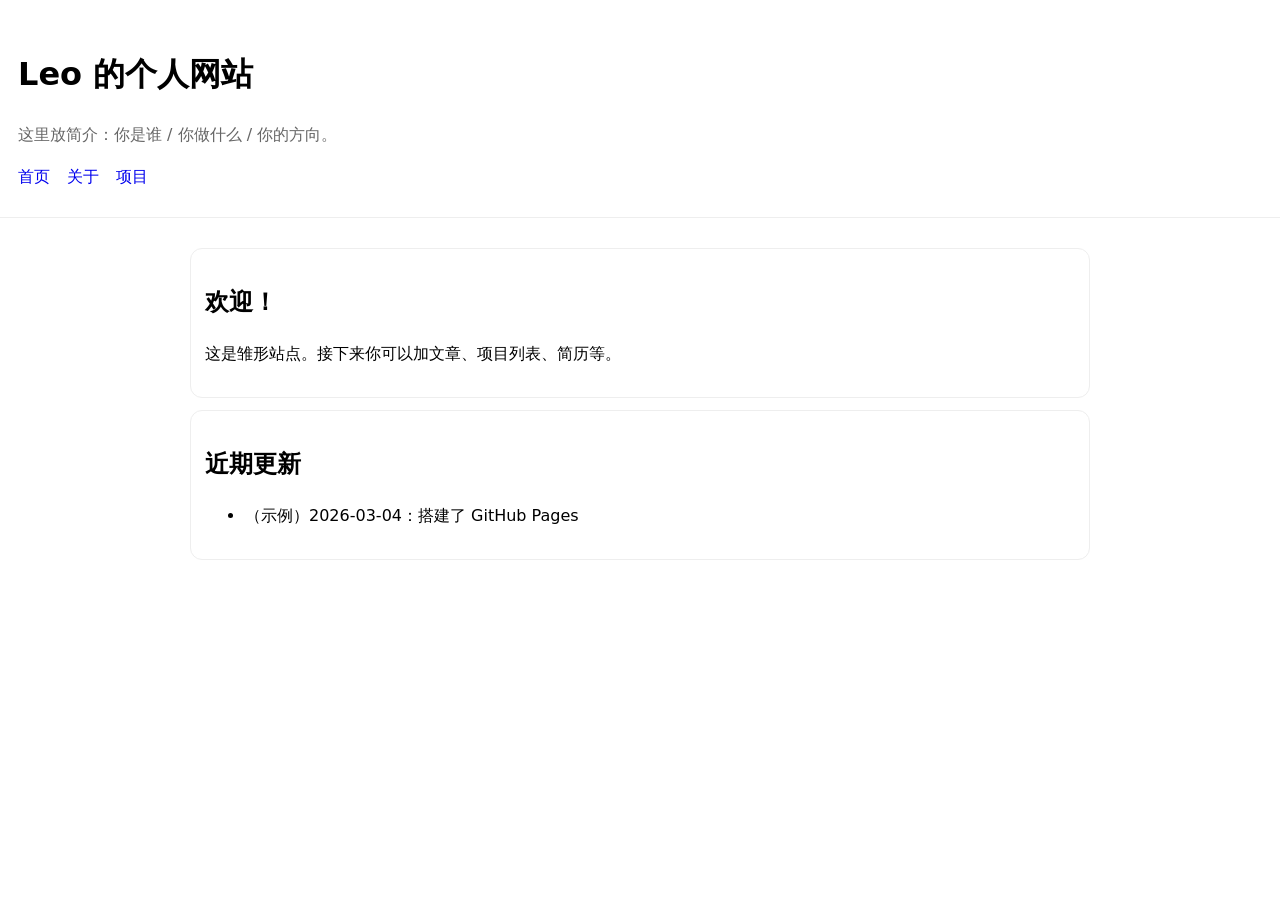
==== index.html @ 8a9beed0 "init" ====
<!doctype html>
<html lang="zh-CN">
<head>
  <meta charset="utf-8" />
  <meta name="viewport" content="width=device-width, initial-scale=1" />
  <title>Leo 的个人网站</title>
  <style>
    body { font-family: system-ui, -apple-system, Segoe UI, Roboto, Arial; margin: 0; line-height: 1.6; }
    header { padding: 28px 18px; border-bottom: 1px solid #eee; }
    main { max-width: 900px; margin: 0 auto; padding: 18px; }
    nav a { margin-right: 12px; text-decoration: none; }
    .card { border: 1px solid #eee; border-radius: 12px; padding: 14px; margin: 12px 0; }
    .muted { color: #666; }
  </style>
</head>
<body>
  <header>
    <h1>Leo 的个人网站</h1>
    <p class="muted">这里放简介：你是谁 / 你做什么 / 你的方向。</p>
    <nav>
      <a href="./">首页</a>
      <a href="./about.html">关于</a>
      <a href="./projects.html">项目</a>
    </nav>
  </header>

  <main>
    <div class="card">
      <h2>欢迎！</h2>
      <p>这是雏形站点。接下来你可以加文章、项目列表、简历等。</p>
    </div>

    <div class="card">
      <h2>近期更新</h2>
      <ul>
        <li>（示例）2026-03-04：搭建了 GitHub Pages</li>
      </ul>
    </div>
  </main>
</body>
</html>
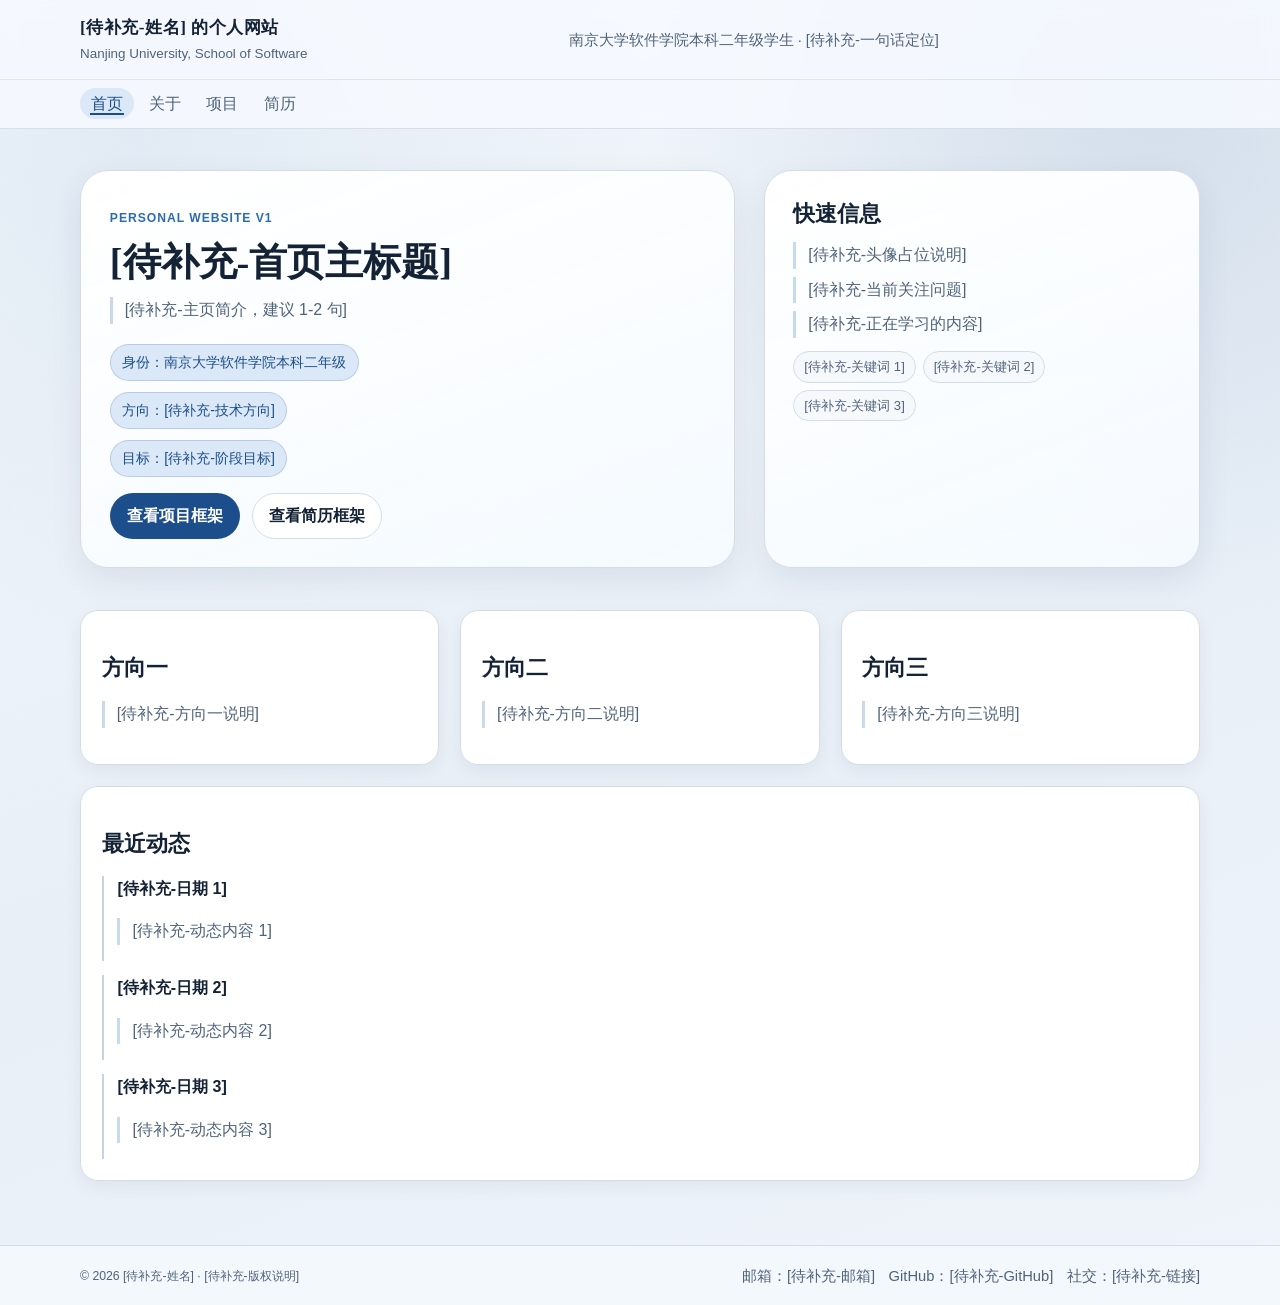
==== commit 0fa4e7bd: "3/4 11:15" ====
--- a/index.html
+++ b/index.html
@@ -3,39 +3,110 @@
 <head>
   <meta charset="utf-8" />
   <meta name="viewport" content="width=device-width, initial-scale=1" />
-  <title>Leo 的个人网站</title>
-  <style>
-    body { font-family: system-ui, -apple-system, Segoe UI, Roboto, Arial; margin: 0; line-height: 1.6; }
-    header { padding: 28px 18px; border-bottom: 1px solid #eee; }
-    main { max-width: 900px; margin: 0 auto; padding: 18px; }
-    nav a { margin-right: 12px; text-decoration: none; }
-    .card { border: 1px solid #eee; border-radius: 12px; padding: 14px; margin: 12px 0; }
-    .muted { color: #666; }
-  </style>
+  <meta name="description" content="南京大学软件学院本科二年级学生个人网站框架" />
+  <title>首页 | 个人网站框架</title>
+  <link rel="stylesheet" href="assets/css/styles.css" />
+  <script defer src="assets/js/main.js"></script>
 </head>
-<body>
-  <header>
-    <h1>Leo 的个人网站</h1>
-    <p class="muted">这里放简介：你是谁 / 你做什么 / 你的方向。</p>
-    <nav>
-      <a href="./">首页</a>
-      <a href="./about.html">关于</a>
-      <a href="./projects.html">项目</a>
+<body data-page="home">
+  <a class="skip-link" href="#main-content">跳转到主要内容</a>
+
+  <header class="site-header">
+    <div class="container header-inner">
+      <a class="brand" href="./index.html">
+        <strong class="brand-title">[待补充-姓名] 的个人网站</strong>
+        <span class="brand-subtitle">Nanjing University, School of Software</span>
+      </a>
+      <p class="identity-line">南京大学软件学院本科二年级学生 · [待补充-一句话定位]</p>
+      <button class="nav-toggle" aria-expanded="false" aria-controls="primary-nav" type="button">菜单</button>
+    </div>
+    <nav class="site-nav" id="primary-nav" aria-label="主导航">
+      <div class="container">
+        <ul>
+          <li><a href="./index.html" data-page="home" aria-current="page">首页</a></li>
+          <li><a href="./about.html" data-page="about">关于</a></li>
+          <li><a href="./projects.html" data-page="projects">项目</a></li>
+          <li><a href="./resume.html" data-page="resume">简历</a></li>
+        </ul>
+      </div>
     </nav>
   </header>
 
-  <main>
-    <div class="card">
-      <h2>欢迎！</h2>
-      <p>这是雏形站点。接下来你可以加文章、项目列表、简历等。</p>
-    </div>
+  <main id="main-content" class="main-content">
+    <div class="container">
+      <section class="hero">
+        <article class="panel reveal">
+          <p class="eyebrow">Personal Website V1</p>
+          <h1>[待补充-首页主标题]</h1>
+          <p class="placeholder">[待补充-主页简介，建议 1-2 句]</p>
+          <div class="hero-meta">
+            <span class="meta-chip">身份：南京大学软件学院本科二年级</span>
+            <span class="meta-chip">方向：[待补充-技术方向]</span>
+            <span class="meta-chip">目标：[待补充-阶段目标]</span>
+          </div>
+          <div class="cta-row">
+            <a class="btn btn-primary" href="./projects.html">查看项目框架</a>
+            <a class="btn btn-secondary" href="./resume.html">查看简历框架</a>
+          </div>
+        </article>
 
-    <div class="card">
-      <h2>近期更新</h2>
-      <ul>
-        <li>（示例）2026-03-04：搭建了 GitHub Pages</li>
-      </ul>
+        <aside class="panel reveal" aria-label="快速信息">
+          <h2 class="section-title">快速信息</h2>
+          <p class="placeholder">[待补充-头像占位说明]</p>
+          <p class="placeholder">[待补充-当前关注问题]</p>
+          <p class="placeholder">[待补充-正在学习的内容]</p>
+          <div class="pill-row">
+            <span class="pill">[待补充-关键词 1]</span>
+            <span class="pill">[待补充-关键词 2]</span>
+            <span class="pill">[待补充-关键词 3]</span>
+          </div>
+        </aside>
+      </section>
+
+      <section class="grid-12" aria-label="方向概览">
+        <article class="card span-4 reveal">
+          <h2 class="section-title">方向一</h2>
+          <p class="placeholder">[待补充-方向一说明]</p>
+        </article>
+        <article class="card span-4 reveal">
+          <h2 class="section-title">方向二</h2>
+          <p class="placeholder">[待补充-方向二说明]</p>
+        </article>
+        <article class="card span-4 reveal">
+          <h2 class="section-title">方向三</h2>
+          <p class="placeholder">[待补充-方向三说明]</p>
+        </article>
+      </section>
+
+      <section class="card reveal mt-3" aria-label="最近动态">
+        <h2 class="section-title">最近动态</h2>
+        <ul class="timeline">
+          <li>
+            <strong>[待补充-日期 1]</strong>
+            <p class="placeholder">[待补充-动态内容 1]</p>
+          </li>
+          <li>
+            <strong>[待补充-日期 2]</strong>
+            <p class="placeholder">[待补充-动态内容 2]</p>
+          </li>
+          <li>
+            <strong>[待补充-日期 3]</strong>
+            <p class="placeholder">[待补充-动态内容 3]</p>
+          </li>
+        </ul>
+      </section>
     </div>
   </main>
+
+  <footer class="site-footer">
+    <div class="container footer-inner">
+      <small>© 2026 [待补充-姓名] · [待补充-版权说明]</small>
+      <div class="footer-links" aria-label="联系链接">
+        <a href="#">邮箱：[待补充-邮箱]</a>
+        <a href="#">GitHub：[待补充-GitHub]</a>
+        <a href="#">社交：[待补充-链接]</a>
+      </div>
+    </div>
+  </footer>
 </body>
-</html>+</html>
--- a/assets/css/styles.css
+++ b/assets/css/styles.css
@@ -0,0 +1,563 @@
+:root {
+  --font-heading: "Source Han Serif SC", "Noto Serif SC", "STSong", serif;
+  --font-body: "Source Han Sans SC", "Noto Sans SC", "PingFang SC", "Hiragino Sans GB", "Microsoft YaHei", sans-serif;
+
+  --color-bg: #eef3f8;
+  --color-surface: #ffffff;
+  --color-surface-alt: #f6f9fc;
+  --color-line: #d3dce7;
+  --color-text: #142235;
+  --color-muted: #4f637b;
+  --color-primary: #1c4e8b;
+  --color-primary-soft: #dbe8f8;
+  --color-accent: #2b6cb0;
+  --color-focus: #0f6ad6;
+
+  --radius-sm: 10px;
+  --radius-md: 18px;
+  --radius-lg: 28px;
+
+  --space-1: 0.5rem;
+  --space-2: 0.9rem;
+  --space-3: 1.3rem;
+  --space-4: 1.8rem;
+  --space-5: 2.6rem;
+  --space-6: 4rem;
+
+  --shadow-card: 0 12px 32px rgba(13, 40, 75, 0.08);
+  --shadow-soft: 0 6px 18px rgba(13, 40, 75, 0.06);
+  --duration-fast: 180ms;
+  --duration-mid: 260ms;
+}
+
+* {
+  box-sizing: border-box;
+}
+
+html,
+body {
+  margin: 0;
+  padding: 0;
+}
+
+body {
+  font-family: var(--font-body);
+  color: var(--color-text);
+  background:
+    radial-gradient(circle at 10% 10%, rgba(43, 108, 176, 0.08), transparent 32%),
+    radial-gradient(circle at 90% 8%, rgba(28, 78, 139, 0.12), transparent 30%),
+    linear-gradient(160deg, #f3f7fb 0%, #e8eff7 55%, #eff4fa 100%);
+  line-height: 1.65;
+}
+
+img {
+  max-width: 100%;
+  display: block;
+}
+
+a {
+  color: inherit;
+}
+
+.skip-link {
+  position: absolute;
+  left: -9999px;
+  top: var(--space-2);
+  background: var(--color-surface);
+  border: 2px solid var(--color-focus);
+  padding: var(--space-1) var(--space-2);
+  border-radius: var(--radius-sm);
+  z-index: 99;
+}
+
+.skip-link:focus-visible {
+  left: var(--space-2);
+}
+
+.container {
+  width: min(1120px, calc(100% - 2rem));
+  margin: 0 auto;
+}
+
+.site-header {
+  position: sticky;
+  top: 0;
+  z-index: 20;
+  border-bottom: 1px solid rgba(211, 220, 231, 0.9);
+  backdrop-filter: blur(8px);
+  background: rgba(246, 250, 255, 0.88);
+}
+
+.header-inner {
+  display: grid;
+  grid-template-columns: auto 1fr auto;
+  align-items: center;
+  gap: var(--space-3);
+  padding: 0.9rem 0;
+}
+
+.brand {
+  display: inline-flex;
+  flex-direction: column;
+  text-decoration: none;
+  min-width: 11rem;
+}
+
+.brand-title {
+  margin: 0;
+  font-family: var(--font-heading);
+  font-size: 1.08rem;
+  letter-spacing: 0.03em;
+}
+
+.brand-subtitle {
+  color: var(--color-muted);
+  font-size: 0.84rem;
+}
+
+.identity-line {
+  margin: 0;
+  color: var(--color-muted);
+  font-size: 0.92rem;
+  justify-self: center;
+}
+
+.nav-toggle {
+  display: none;
+  border: 1px solid var(--color-line);
+  background: var(--color-surface);
+  color: var(--color-text);
+  border-radius: var(--radius-sm);
+  padding: 0.35rem 0.7rem;
+  font: inherit;
+  cursor: pointer;
+}
+
+.site-nav {
+  border-top: 1px solid rgba(211, 220, 231, 0.68);
+}
+
+.site-nav ul {
+  margin: 0;
+  padding: 0.65rem 0;
+  list-style: none;
+  display: flex;
+  gap: 0.2rem;
+  overflow-x: auto;
+}
+
+.site-nav a {
+  text-decoration: none;
+  color: var(--color-muted);
+  position: relative;
+  padding: 0.45rem 0.7rem;
+  border-radius: 999px;
+  transition: color var(--duration-fast) ease, background-color var(--duration-fast) ease;
+}
+
+.site-nav a::after {
+  content: "";
+  position: absolute;
+  left: 0.65rem;
+  right: 0.65rem;
+  bottom: 0.24rem;
+  height: 2px;
+  background: var(--color-primary);
+  transform: scaleX(0);
+  transform-origin: center;
+  transition: transform var(--duration-mid) ease;
+}
+
+.site-nav a:hover {
+  color: var(--color-primary);
+  background: var(--color-primary-soft);
+}
+
+.site-nav a[aria-current="page"] {
+  color: var(--color-primary);
+  background: var(--color-primary-soft);
+}
+
+.site-nav a[aria-current="page"]::after,
+.site-nav a:hover::after {
+  transform: scaleX(1);
+}
+
+.main-content {
+  padding: var(--space-5) 0 var(--space-6);
+}
+
+.hero {
+  display: grid;
+  grid-template-columns: 1.2fr 0.8fr;
+  gap: var(--space-4);
+  align-items: stretch;
+  margin-bottom: var(--space-5);
+}
+
+.panel {
+  background: linear-gradient(160deg, rgba(255, 255, 255, 0.98), rgba(245, 250, 255, 0.95));
+  border: 1px solid var(--color-line);
+  border-radius: var(--radius-lg);
+  box-shadow: var(--shadow-card);
+  padding: var(--space-4);
+}
+
+.panel h1,
+.panel h2,
+.panel h3 {
+  font-family: var(--font-heading);
+  margin-top: 0;
+  line-height: 1.3;
+}
+
+.eyebrow {
+  color: var(--color-accent);
+  font-weight: 700;
+  letter-spacing: 0.08em;
+  text-transform: uppercase;
+  font-size: 0.76rem;
+}
+
+.hero h1 {
+  font-size: clamp(1.8rem, 3vw, 2.7rem);
+  margin: 0.6rem 0;
+}
+
+.hero p {
+  margin: 0.5rem 0;
+}
+
+.hero-meta {
+  display: grid;
+  gap: 0.7rem;
+  margin-top: var(--space-3);
+}
+
+.meta-chip {
+  display: inline-flex;
+  align-items: center;
+  gap: 0.4rem;
+  background: var(--color-primary-soft);
+  color: var(--color-primary);
+  border: 1px solid rgba(28, 78, 139, 0.18);
+  border-radius: 999px;
+  padding: 0.36rem 0.72rem;
+  width: fit-content;
+  font-size: 0.88rem;
+}
+
+.grid-12 {
+  display: grid;
+  grid-template-columns: repeat(12, minmax(0, 1fr));
+  gap: var(--space-3);
+}
+
+.span-4 {
+  grid-column: span 4;
+}
+
+.span-6 {
+  grid-column: span 6;
+}
+
+.span-8 {
+  grid-column: span 8;
+}
+
+.span-12 {
+  grid-column: span 12;
+}
+
+.card {
+  background: var(--color-surface);
+  border: 1px solid var(--color-line);
+  border-radius: var(--radius-md);
+  box-shadow: var(--shadow-soft);
+  padding: var(--space-3);
+  transition: transform var(--duration-fast) ease, box-shadow var(--duration-fast) ease;
+}
+
+.card:hover {
+  transform: translateY(-3px);
+  box-shadow: 0 16px 28px rgba(16, 51, 91, 0.12);
+}
+
+.muted {
+  color: var(--color-muted);
+}
+
+.placeholder {
+  color: var(--color-muted);
+  border-left: 3px solid rgba(43, 108, 176, 0.25);
+  padding-left: 0.75rem;
+}
+
+.section-title {
+  margin-bottom: var(--space-2);
+  font-size: 1.35rem;
+}
+
+.mt-3 {
+  margin-top: var(--space-3);
+}
+
+.timeline {
+  margin: 0;
+  padding: 0;
+  list-style: none;
+  display: grid;
+  gap: var(--space-2);
+}
+
+.timeline li {
+  border-left: 2px solid rgba(28, 78, 139, 0.25);
+  padding-left: 0.85rem;
+}
+
+.pill-row {
+  display: flex;
+  flex-wrap: wrap;
+  gap: 0.45rem;
+  margin-top: 0.85rem;
+}
+
+.pill {
+  border: 1px solid var(--color-line);
+  background: var(--color-surface-alt);
+  border-radius: 999px;
+  padding: 0.24rem 0.62rem;
+  font-size: 0.82rem;
+  color: var(--color-muted);
+}
+
+.filter-bar {
+  display: flex;
+  flex-wrap: wrap;
+  gap: 0.55rem;
+  margin-bottom: var(--space-3);
+}
+
+.filter-btn {
+  border: 1px solid var(--color-line);
+  background: var(--color-surface);
+  color: var(--color-muted);
+  border-radius: 999px;
+  padding: 0.42rem 0.84rem;
+  font: inherit;
+  cursor: pointer;
+  transition: all var(--duration-fast) ease;
+}
+
+.filter-btn.is-active,
+.filter-btn:hover {
+  border-color: rgba(28, 78, 139, 0.4);
+  color: var(--color-primary);
+  background: var(--color-primary-soft);
+}
+
+.matrix {
+  width: 100%;
+  border-collapse: collapse;
+  font-size: 0.95rem;
+}
+
+.matrix th,
+.matrix td {
+  border: 1px solid var(--color-line);
+  padding: 0.7rem;
+  text-align: left;
+}
+
+.matrix th {
+  background: var(--color-surface-alt);
+  width: 30%;
+}
+
+.caption-note {
+  caption-side: bottom;
+  padding-top: 0.5rem;
+  text-align: left;
+}
+
+.cta-row {
+  display: flex;
+  gap: 0.75rem;
+  flex-wrap: wrap;
+  margin-top: 1rem;
+}
+
+.btn {
+  display: inline-flex;
+  align-items: center;
+  justify-content: center;
+  border-radius: 999px;
+  border: 1px solid transparent;
+  padding: 0.54rem 1rem;
+  text-decoration: none;
+  font-weight: 600;
+  transition: all var(--duration-fast) ease;
+}
+
+.btn-primary {
+  background: var(--color-primary);
+  color: #fff;
+}
+
+.btn-primary:hover {
+  background: #123f75;
+}
+
+.btn-secondary {
+  background: var(--color-surface);
+  border-color: var(--color-line);
+  color: var(--color-text);
+}
+
+.btn-secondary:hover {
+  border-color: rgba(28, 78, 139, 0.35);
+  color: var(--color-primary);
+}
+
+.site-footer {
+  border-top: 1px solid var(--color-line);
+  background: rgba(245, 249, 253, 0.85);
+}
+
+.footer-inner {
+  display: flex;
+  flex-wrap: wrap;
+  align-items: center;
+  justify-content: space-between;
+  gap: 0.8rem;
+  padding: 1.1rem 0;
+  color: var(--color-muted);
+  font-size: 0.92rem;
+}
+
+.footer-links {
+  display: inline-flex;
+  gap: 0.85rem;
+  flex-wrap: wrap;
+}
+
+.footer-links a {
+  color: var(--color-muted);
+  text-decoration: none;
+}
+
+.footer-links a:hover {
+  color: var(--color-primary);
+}
+
+.reveal {
+  opacity: 0;
+  transform: translateY(18px);
+  transition: opacity var(--duration-mid) ease, transform var(--duration-mid) ease;
+}
+
+.reveal.is-visible {
+  opacity: 1;
+  transform: translateY(0);
+}
+
+.hero .panel:first-child {
+  animation: rise-in 480ms ease-out both;
+}
+
+@keyframes rise-in {
+  from {
+    opacity: 0;
+    transform: translateY(16px);
+  }
+
+  to {
+    opacity: 1;
+    transform: translateY(0);
+  }
+}
+
+:focus-visible {
+  outline: 3px solid var(--color-focus);
+  outline-offset: 2px;
+}
+
+@media (max-width: 980px) {
+  .header-inner {
+    grid-template-columns: 1fr auto;
+    align-items: center;
+  }
+
+  .identity-line {
+    grid-column: 1 / -1;
+    justify-self: start;
+    margin-top: 0.2rem;
+    font-size: 0.88rem;
+  }
+
+  .hero {
+    grid-template-columns: 1fr;
+  }
+
+  .span-4,
+  .span-6,
+  .span-8 {
+    grid-column: span 12;
+  }
+}
+
+@media (max-width: 820px) {
+  .nav-toggle {
+    display: inline-flex;
+  }
+
+  .site-nav {
+    display: none;
+    border-top-color: rgba(211, 220, 231, 0.8);
+  }
+
+  body.nav-open .site-nav {
+    display: block;
+  }
+
+  .site-nav ul {
+    flex-direction: column;
+    gap: 0.35rem;
+    padding: 0.75rem 0;
+  }
+
+  .site-nav a {
+    display: block;
+    border-radius: var(--radius-sm);
+  }
+}
+
+@media (max-width: 520px) {
+  .container {
+    width: min(1120px, calc(100% - 1.2rem));
+  }
+
+  .panel,
+  .card {
+    padding: 1rem;
+  }
+
+  .hero h1 {
+    font-size: 1.7rem;
+  }
+}
+
+@media (prefers-reduced-motion: reduce) {
+  *,
+  *::before,
+  *::after {
+    animation: none !important;
+    transition: none !important;
+    scroll-behavior: auto !important;
+  }
+
+  .reveal {
+    opacity: 1;
+    transform: none;
+  }
+}
